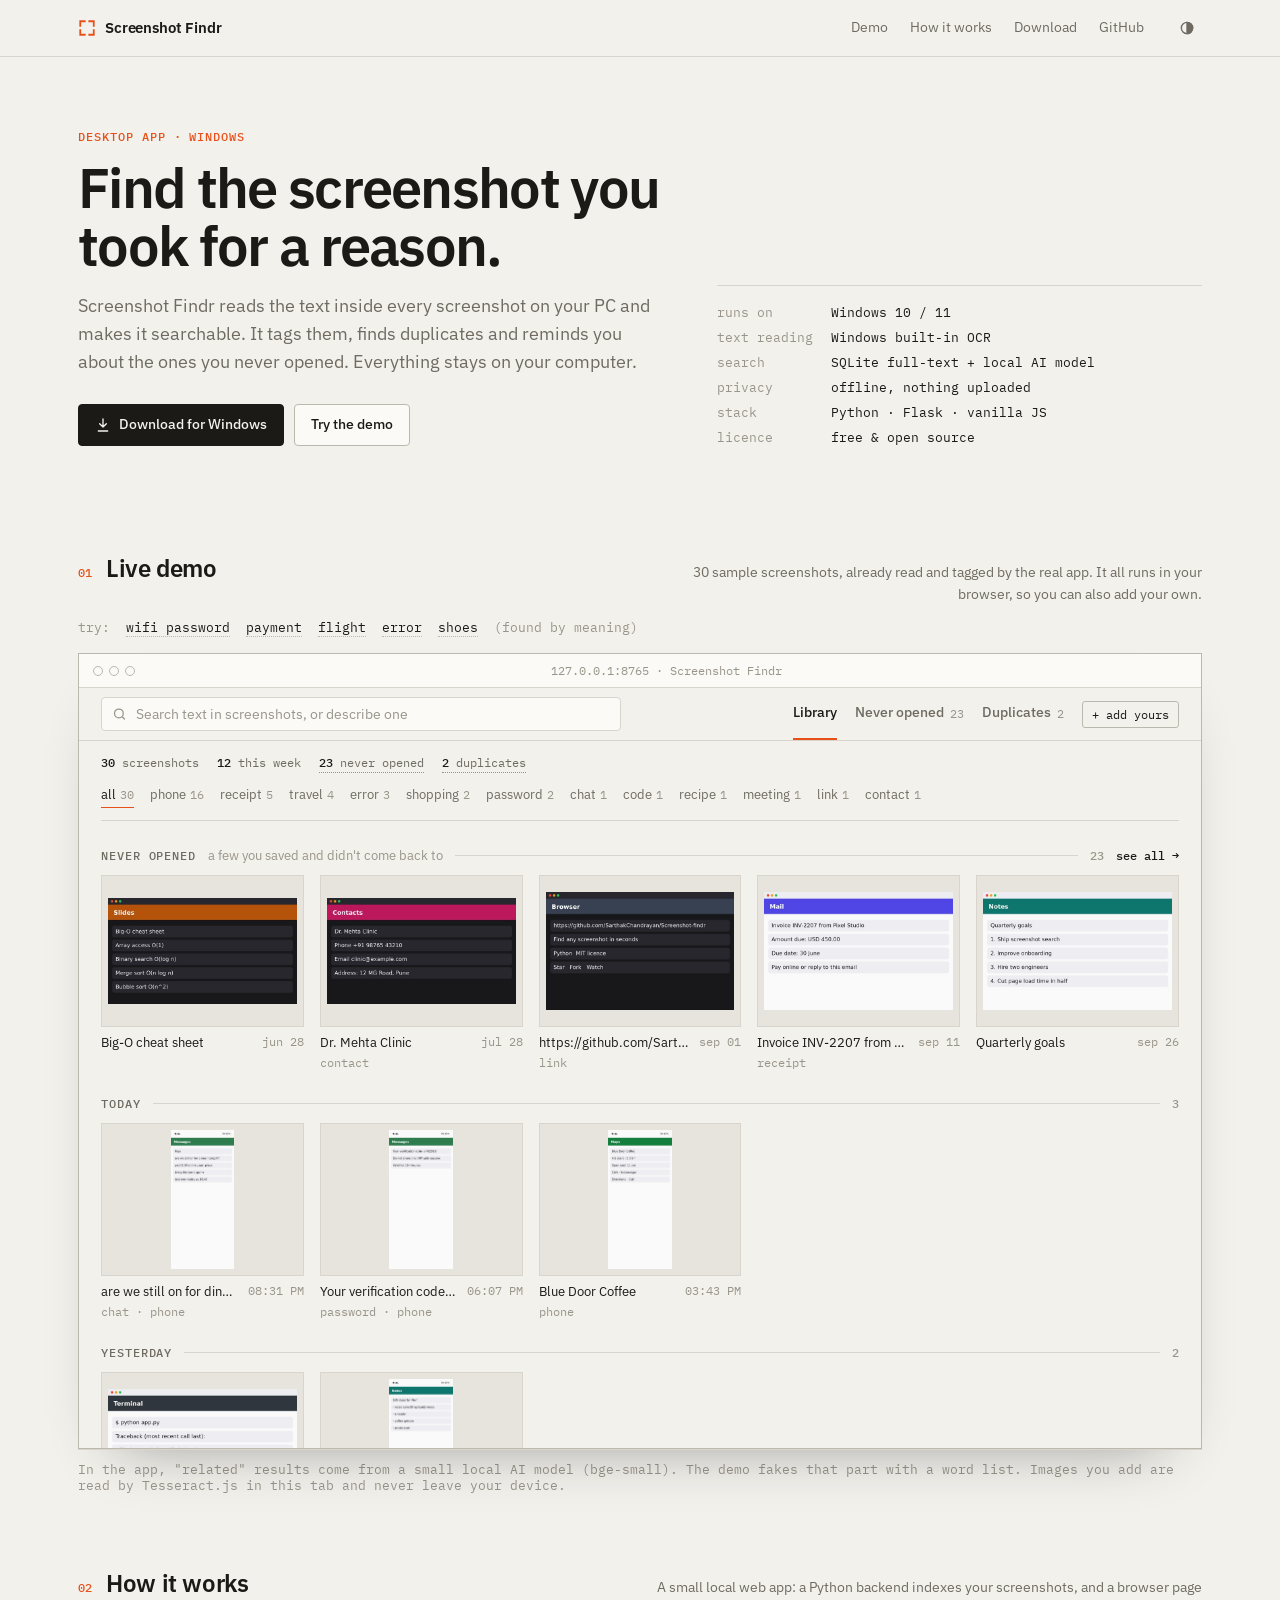
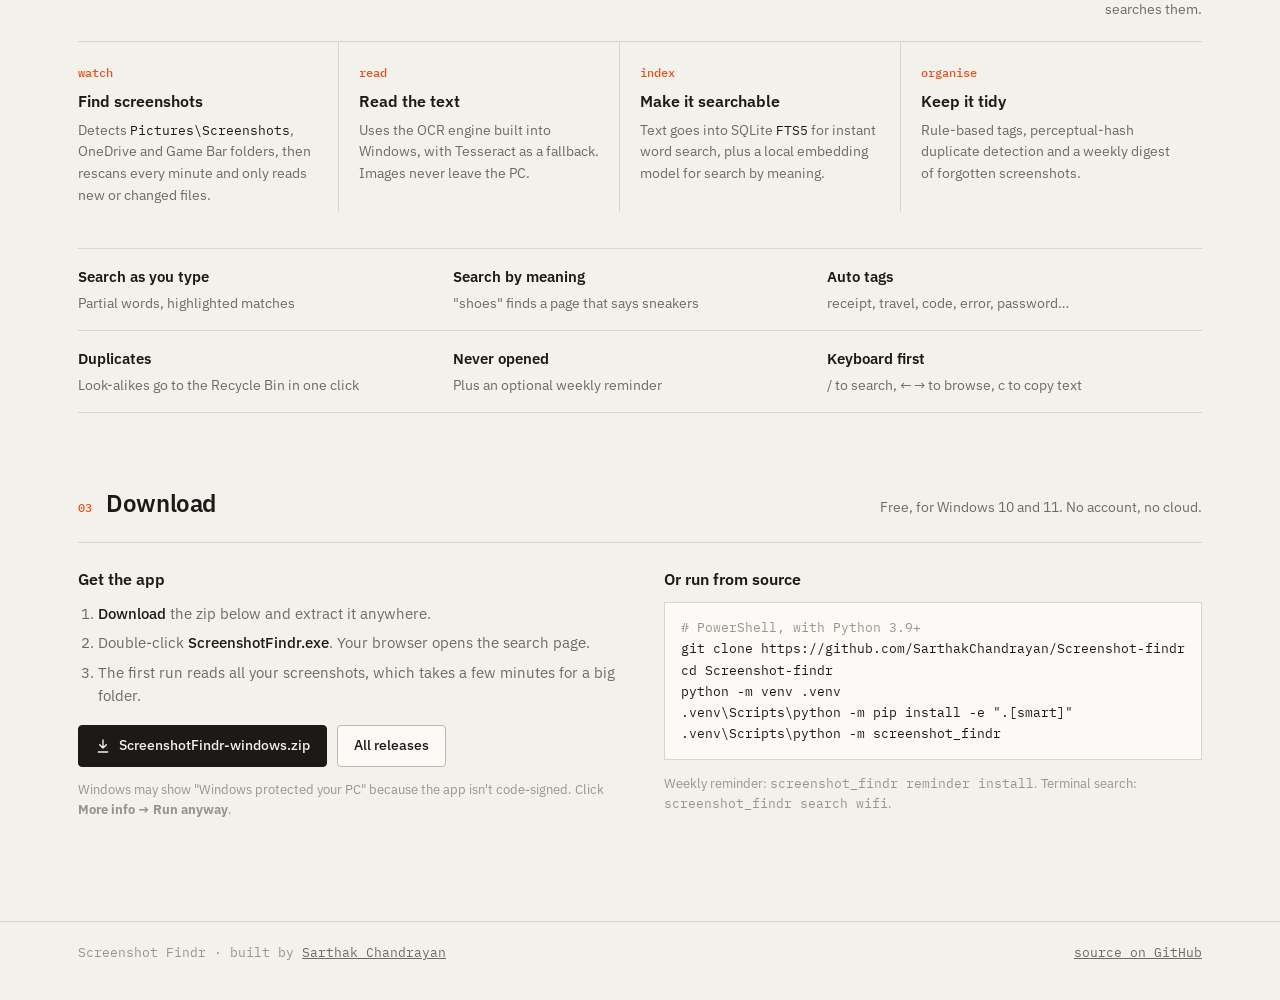
==== site/index.html @ c865392e "Add portfolio website with browser demo, and a Windows .exe build Website (site/, static, GitHub Pag" ====
<!doctype html>
<html lang="en">
<head>
<meta charset="utf-8">
<meta name="viewport" content="width=device-width, initial-scale=1">
<title>Screenshot Findr</title>
<meta name="description" content="Search the text inside every screenshot you've taken. A local, private Windows app, with a live demo that runs in your browser.">
<meta property="og:title" content="Screenshot Findr">
<meta property="og:description" content="Search the text inside every screenshot you've taken. Live demo in the browser; download for Windows.">
<link rel="icon" href="data:image/svg+xml,<svg xmlns=%22http://www.w3.org/2000/svg%22 viewBox=%220 0 32 32%22><rect width=%2232%22 height=%2232%22 rx=%226%22 fill=%22%23111%22/><path d=%22M8 13V8h5M19 8h5v5M24 19v5h-5M13 24H8v-5%22 stroke=%22%23ff5a1f%22 stroke-width=%223%22 fill=%22none%22/></svg>">
<link rel="preconnect" href="https://fonts.googleapis.com">
<link rel="preconnect" href="https://fonts.gstatic.com" crossorigin>
<link href="https://fonts.googleapis.com/css2?family=IBM+Plex+Mono:wght@400;500&family=IBM+Plex+Sans:wght@400;500;600&display=swap" rel="stylesheet">
<script>try { const t = localStorage.getItem("sf-theme"); if (t) document.documentElement.dataset.theme = t; } catch (e) {}</script>
<link rel="stylesheet" href="style.css">
</head>
<body>

<header class="site-bar">
  <div class="wrap">
    <a class="wordmark" href="#top">
      <svg viewBox="0 0 24 24" fill="none" stroke="currentColor" stroke-width="2.4" stroke-linecap="square"><path d="M3 9V3h6M15 3h6v6M21 15v6h-6M9 21H3v-6"/></svg>
      Screenshot Findr
    </a>
    <nav class="site-nav">
      <a href="#demo" class="keep">Demo</a>
      <a href="#how">How it works</a>
      <a href="#download" class="keep">Download</a>
      <a href="https://github.com/SarthakChandrayan/Screenshot-findr">GitHub</a>
    </nav>
    <button class="theme-btn" id="theme" title="Theme"></button>
  </div>
</header>

<main id="top">
  <section class="wrap intro">
    <div>
      <p class="eyebrow">Desktop app · Windows</p>
      <h1>Find the screenshot you took for a reason.</h1>
      <p class="lead">Screenshot Findr reads the text inside every screenshot on your PC and makes it searchable. It tags them, finds duplicates and reminds you about the ones you never opened. Everything stays on your computer.</p>
      <div class="cta">
        <a class="btn primary" href="#download">
          <svg viewBox="0 0 24 24" fill="none" stroke="currentColor" stroke-width="2" stroke-linecap="round" stroke-linejoin="round"><path d="M12 3v12M7 10l5 5 5-5M5 21h14"/></svg>
          Download for Windows
        </a>
        <a class="btn" href="#demo">Try the demo</a>
      </div>
    </div>
    <dl class="facts">
      <dt>runs on</dt><dd>Windows 10 / 11</dd>
      <dt>text reading</dt><dd>Windows built-in OCR</dd>
      <dt>search</dt><dd>SQLite full-text + local AI model</dd>
      <dt>privacy</dt><dd>offline, nothing uploaded</dd>
      <dt>stack</dt><dd>Python · Flask · vanilla JS</dd>
      <dt>licence</dt><dd>free &amp; open source</dd>
    </dl>
  </section>

  <section class="wrap section" id="demo">
    <div class="section-head">
      <span class="num">01</span><h2>Live demo</h2>
      <p>30 sample screenshots, already read and tagged by the real app. It all runs in your browser, so you can also add your own.</p>
    </div>
    <div class="try">try:
      <button data-q="wifi password">wifi password</button>
      <button data-q="payment">payment</button>
      <button data-q="flight">flight</button>
      <button data-q="error">error</button>
      <button data-q="shoes">shoes</button><span>(found by meaning)</span>
    </div>

    <div class="window">
      <div class="win-title"><span class="dots"><i></i><i></i><i></i></span><span class="addr">127.0.0.1:8765 · Screenshot Findr</span></div>
      <div class="app" id="app">
        <div class="bar">
          <div class="bar-inner">
            <div class="search">
              <svg class="glass" viewBox="0 0 24 24" fill="none" stroke="currentColor" stroke-width="2" stroke-linecap="round"><circle cx="11" cy="11" r="7"/><path d="m20 20-3.5-3.5"/></svg>
              <input id="q" type="search" autocomplete="off" spellcheck="false" placeholder="Search text in screenshots, or describe one" aria-label="Search the demo screenshots">
              <button class="clear" id="clear" hidden>esc</button>
            </div>
            <nav class="views" aria-label="Demo views">
              <button data-view="library" class="on">Library</button>
              <button data-view="forgotten">Never opened<span class="n" id="nav-forgotten"></span></button>
              <button data-view="dupes">Duplicates<span class="n" id="nav-dupes"></span></button>
            </nav>
            <button class="add-btn" id="add" title="Read your own screenshots in this browser. Nothing is uploaded.">+ add yours</button>
            <input type="file" id="file" accept="image/*" multiple hidden>
          </div>
        </div>
        <div class="app-body">
          <div id="view-library">
            <div class="status" id="status"></div>
            <div class="filters" id="filters"></div>
            <div id="results"></div>
          </div>
          <div id="view-forgotten" hidden>
            <div class="page-title"><div><h3>Never opened</h3><p>Screenshots older than a few days that you haven't looked at since. Opening one here takes it off the list.</p></div></div>
            <div id="forgotten"></div>
          </div>
          <div id="view-dupes" hidden>
            <div class="page-title"><div><h3>Duplicates</h3><p id="dupes-sub"></p></div></div>
            <div id="dupes"></div>
          </div>
        </div>
      </div>
    </div>
    <p class="demo-note">In the app, "related" results come from a small local AI model (bge-small). The demo fakes that part with a word list. Images you add are read by Tesseract.js in this tab and never leave your device.</p>
  </section>

  <section class="wrap section" id="how">
    <div class="section-head">
      <span class="num">02</span><h2>How it works</h2>
      <p>A small local web app: a Python backend indexes your screenshots, and a browser page searches them.</p>
    </div>
    <ol class="steps">
      <li><span class="k">watch</span><h3>Find screenshots</h3><p>Detects <code>Pictures\Screenshots</code>, OneDrive and Game Bar folders, then rescans every minute and only reads new or changed files.</p></li>
      <li><span class="k">read</span><h3>Read the text</h3><p>Uses the OCR engine built into Windows, with Tesseract as a fallback. Images never leave the PC.</p></li>
      <li><span class="k">index</span><h3>Make it searchable</h3><p>Text goes into SQLite <code>FTS5</code> for instant word search, plus a local embedding model for search by meaning.</p></li>
      <li><span class="k">organise</span><h3>Keep it tidy</h3><p>Rule-based tags, perceptual-hash duplicate detection and a weekly digest of forgotten screenshots.</p></li>
    </ol>
    <div class="features">
      <div><b>Search as you type</b><span>Partial words, highlighted matches</span></div>
      <div><b>Search by meaning</b><span>"shoes" finds a page that says sneakers</span></div>
      <div><b>Auto tags</b><span>receipt, travel, code, error, password…</span></div>
      <div><b>Duplicates</b><span>Look-alikes go to the Recycle Bin in one click</span></div>
      <div><b>Never opened</b><span>Plus an optional weekly reminder</span></div>
      <div><b>Keyboard first</b><span>/ to search, ← → to browse, c to copy text</span></div>
    </div>
  </section>

  <section class="wrap section" id="download">
    <div class="section-head">
      <span class="num">03</span><h2>Download</h2>
      <p>Free, for Windows 10 and 11. No account, no cloud.</p>
    </div>
    <div class="download">
      <div>
        <h3>Get the app</h3>
        <ol>
          <li><b>Download</b> the zip below and extract it anywhere.</li>
          <li>Double-click <b>ScreenshotFindr.exe</b>. Your browser opens the search page.</li>
          <li>The first run reads all your screenshots, which takes a few minutes for a big folder.</li>
        </ol>
        <div class="cta">
          <a class="btn primary" href="https://github.com/SarthakChandrayan/Screenshot-findr/releases/latest/download/ScreenshotFindr-windows.zip">
            <svg viewBox="0 0 24 24" fill="none" stroke="currentColor" stroke-width="2" stroke-linecap="round" stroke-linejoin="round"><path d="M12 3v12M7 10l5 5 5-5M5 21h14"/></svg>
            ScreenshotFindr-windows.zip
          </a>
          <a class="btn" href="https://github.com/SarthakChandrayan/Screenshot-findr/releases">All releases</a>
        </div>
        <p class="small">Windows may show "Windows protected your PC" because the app isn't code-signed. Click <b>More info → Run anyway</b>.</p>
      </div>
      <div>
        <h3>Or run from source</h3>
<pre class="code"><span class="c"># PowerShell, with Python 3.9+</span>
git clone https://github.com/SarthakChandrayan/Screenshot-findr
cd Screenshot-findr
python -m venv .venv
.venv\Scripts\python -m pip install -e ".[smart]"
.venv\Scripts\python -m screenshot_findr</pre>
        <p class="small">Weekly reminder: <code>screenshot_findr reminder install</code>. Terminal search: <code>screenshot_findr search wifi</code>.</p>
      </div>
    </div>
  </section>
</main>

<footer>
  <div class="wrap">
    <span>Screenshot Findr · built by <a href="https://github.com/SarthakChandrayan">Sarthak Chandrayan</a></span>
    <span><a href="https://github.com/SarthakChandrayan/Screenshot-findr">source on GitHub</a></span>
  </div>
</footer>

<div class="viewer" id="viewer" hidden role="dialog" aria-modal="true" aria-label="Screenshot">
  <div class="stage" id="stage">
    <span class="counter" id="v-counter"></span>
    <button class="navbtn prev" id="v-prev" title="Previous (←)"><svg viewBox="0 0 24 24" fill="none" stroke="currentColor" stroke-width="1.8"><path d="m15 18-6-6 6-6"/></svg></button>
    <img id="v-img" alt="">
    <button class="navbtn next" id="v-next" title="Next (→)"><svg viewBox="0 0 24 24" fill="none" stroke="currentColor" stroke-width="1.8"><path d="m9 18 6-6-6-6"/></svg></button>
  </div>
  <aside class="side">
    <div class="side-head"><h2 id="v-name"></h2><button class="x" id="v-close">esc ✕</button></div>
    <dl class="meta" id="v-meta"></dl>
    <div class="actions">
      <button id="v-open">open full size</button>
      <button id="v-copy">copy text</button>
      <button class="del" id="v-delete">delete</button>
    </div>
    <div class="ocr"><h3>Text in image</h3><pre id="v-text"></pre></div>
    <div class="keys"><span>← → browse</span><span>c copy</span><span>esc close</span></div>
  </aside>
</div>

<div class="toast hide" id="toast"></div>
<script src="app.js"></script>
</body>
</html>
---- site/style.css ----
:root {
  --bg: #f3f1ec; --surface: #fbfaf7; --cell: #e7e4dd; --rule: #d9d5cc; --rule-strong: #bdb8ad;
  --text: #1b1a17; --muted: #6f6b62; --faint: #9a958a;
  --accent: #e8501a; --accent-ink: #fff; --mark: rgba(232,80,26,.16);
  --sans: "IBM Plex Sans", "Segoe UI", system-ui, sans-serif;
  --mono: "IBM Plex Mono", "Cascadia Mono", Consolas, ui-monospace, monospace;
  --cell-w: 190px;
  color-scheme: light;
}
@media (prefers-color-scheme: dark) {
  :root:not([data-theme="light"]) {
    --bg: #121211; --surface: #181816; --cell: #1f1f1d; --rule: #2b2a27; --rule-strong: #3d3c38;
    --text: #e9e6df; --muted: #9a968c; --faint: #6c6961;
    --accent: #ff5a1f; --accent-ink: #120b07; --mark: rgba(255,90,31,.22);
    color-scheme: dark;
  }
}
:root[data-theme="dark"] {
  --bg: #121211; --surface: #181816; --cell: #1f1f1d; --rule: #2b2a27; --rule-strong: #3d3c38;
  --text: #e9e6df; --muted: #9a968c; --faint: #6c6961;
  --accent: #ff5a1f; --accent-ink: #120b07; --mark: rgba(255,90,31,.22);
  color-scheme: dark;
}

* { box-sizing: border-box; }
[hidden] { display: none !important; }
html { scroll-behavior: smooth; }
html, body { margin: 0; overflow-x: clip; }
body { font: 15px/1.55 var(--sans); background: var(--bg); color: var(--text); -webkit-font-smoothing: antialiased; }
body.locked { overflow: hidden; }
a { color: inherit; }
button { font: inherit; color: inherit; background: none; border: 0; padding: 0; cursor: pointer; }
:focus-visible { outline: 2px solid var(--accent); outline-offset: 2px; }
mark { background: var(--mark); color: inherit; box-shadow: inset 0 -1.5px 0 var(--accent); }
code, pre, .mono { font-family: var(--mono); }
.wrap { max-width: 1180px; margin: 0 auto; padding-inline: 28px; }

/* ---------- site header ---------- */
.site-bar { position: sticky; top: 0; z-index: 30; background: var(--bg); border-bottom: 1px solid var(--rule); }
.site-bar .wrap { display: flex; align-items: center; gap: 28px; height: 56px; }
.wordmark { display: flex; align-items: center; gap: 9px; font-weight: 600; font-size: 15px; letter-spacing: -.01em; white-space: nowrap; text-decoration: none; }
.wordmark svg { width: 18px; height: 18px; color: var(--accent); }
.site-nav { display: flex; gap: 22px; margin-left: auto; font-size: 14px; }
.site-nav a { text-decoration: none; color: var(--muted); }
.site-nav a:hover { color: var(--text); }
.theme-btn { width: 30px; height: 30px; display: grid; place-items: center; color: var(--muted); border-radius: 4px; }
.theme-btn:hover { color: var(--text); background: var(--cell); }
.theme-btn svg { width: 16px; height: 16px; }

/* ---------- intro ---------- */
.intro { padding-block: 72px 40px; display: grid; grid-template-columns: 1.2fr 1fr; gap: 56px; align-items: end; }
.eyebrow { font: 500 12px var(--mono); letter-spacing: .08em; text-transform: uppercase; color: var(--accent); margin: 0 0 14px; }
.intro h1 { font-size: clamp(34px, 5vw, 56px); line-height: 1.04; letter-spacing: -.03em; font-weight: 600; margin: 0 0 18px; }
.intro .lead { font-size: 18px; color: var(--muted); margin: 0 0 28px; max-width: 34em; }
.cta { display: flex; flex-wrap: wrap; gap: 10px; align-items: center; }
.btn { display: inline-flex; align-items: center; gap: 8px; font-size: 14px; font-weight: 500; border: 1px solid var(--rule-strong); background: var(--surface); padding: 9px 16px; border-radius: 4px; text-decoration: none; white-space: nowrap; }
.btn:hover { border-color: var(--text); }
.btn svg { width: 16px; height: 16px; }
.btn.primary { background: var(--text); color: var(--bg); border-color: var(--text); }
.btn.primary:hover { background: var(--accent); border-color: var(--accent); color: var(--accent-ink); }
.btn.small { padding: 6px 12px; font-size: 13px; }
.facts { margin: 0; display: grid; grid-template-columns: auto 1fr; gap: 8px 18px; font: 13px var(--mono); border-top: 1px solid var(--rule); padding-top: 18px; }
.facts dt { color: var(--faint); }
.facts dd { margin: 0; }

/* ---------- section scaffolding ---------- */
.section { padding-block: 64px 8px; }
.section-head { display: flex; align-items: baseline; gap: 14px; margin-bottom: 20px; }
.section-head .num { font: 500 12px var(--mono); color: var(--accent); }
.section-head h2 { margin: 0; font-size: 24px; font-weight: 600; letter-spacing: -.015em; }
.section-head p { margin: 0 0 0 auto; color: var(--muted); font-size: 14px; max-width: 40em; text-align: right; }

/* ---------- demo window ---------- */
.try { display: flex; flex-wrap: wrap; gap: 6px 16px; margin: -6px 0 16px; font: 13px var(--mono); color: var(--faint); align-items: baseline; }
.try button { color: var(--text); border-bottom: 1px dotted var(--rule-strong); }
.try button:hover { color: var(--accent); border-bottom-color: var(--accent); }
.window { border: 1px solid var(--rule-strong); background: var(--bg); box-shadow: 0 1px 0 var(--rule), 0 30px 60px -40px rgba(0,0,0,.45); position: relative; }
.win-title { display: flex; align-items: center; gap: 10px; height: 34px; padding: 0 14px; border-bottom: 1px solid var(--rule); background: var(--surface); font: 12px var(--mono); color: var(--faint); }
.win-title .dots { display: flex; gap: 6px; }
.win-title .dots i { width: 10px; height: 10px; border-radius: 50%; border: 1px solid var(--rule-strong); }
.win-title .addr { margin: 0 auto; }
.app { height: 760px; overflow: auto; position: relative; overscroll-behavior: contain; }
.app.dragging::after { content: "Drop screenshots to read them in your browser"; position: absolute; inset: 0; display: grid; place-items: center; font: 500 14px var(--mono); background: color-mix(in srgb, var(--bg) 88%, transparent); border: 2px dashed var(--accent); z-index: 40; }

.bar { position: sticky; top: 0; z-index: 20; background: var(--bg); border-bottom: 1px solid var(--rule); }
.bar-inner { display: flex; align-items: center; gap: 18px; height: 52px; padding: 0 22px; }
.search { position: relative; flex: 1; max-width: 520px; }
.search input { width: 100%; height: 34px; font: 14px var(--sans); color: var(--text); background: var(--surface); border: 1px solid var(--rule); border-radius: 4px; padding: 0 56px 0 34px; outline: none; }
.search input::placeholder { color: var(--faint); }
.search input:focus { border-color: var(--text); }
input[type="search"]::-webkit-search-cancel-button { -webkit-appearance: none; appearance: none; }
.search .glass { position: absolute; left: 11px; top: 50%; transform: translateY(-50%); width: 15px; height: 15px; color: var(--faint); }
.search .clear { position: absolute; right: 8px; top: 50%; transform: translateY(-50%); font: 12px var(--mono); color: var(--muted); }
nav.views { display: flex; gap: 18px; height: 52px; margin-left: auto; }
nav.views button { height: 100%; display: flex; align-items: center; gap: 6px; color: var(--muted); border-bottom: 2px solid transparent; margin-bottom: -1px; font-size: 14px; font-weight: 500; white-space: nowrap; }
nav.views button:hover { color: var(--text); }
nav.views button.on { color: var(--text); border-bottom-color: var(--accent); }
nav.views .n { font: 12px var(--mono); color: var(--faint); }
.add-btn { font: 12px var(--mono); border: 1px solid var(--rule-strong); padding: 5px 9px; border-radius: 3px; white-space: nowrap; }
.add-btn:hover { border-color: var(--accent); color: var(--accent); }

.app-body { padding: 0 22px 40px; }
.status { display: flex; flex-wrap: wrap; gap: 6px 18px; padding: 14px 0 0; font: 12px var(--mono); color: var(--muted); min-height: 32px; }
.status b { color: var(--text); font-weight: 500; }
.status a { text-decoration: none; border-bottom: 1px dotted var(--faint); cursor: pointer; }
.status a:hover { color: var(--text); }
.status .live { color: var(--accent); }
.filters { display: flex; flex-wrap: wrap; gap: 4px 16px; padding: 10px 0 12px; border-bottom: 1px solid var(--rule); }
.filter { font-size: 13px; color: var(--muted); padding: 2px 0; border-bottom: 1.5px solid transparent; }
.filter:hover { color: var(--text); }
.filter.on { color: var(--text); border-bottom-color: var(--accent); }
.filter .n { font: 11.5px var(--mono); color: var(--faint); margin-left: 4px; }

.sec { margin-top: 26px; }
.rule { display: flex; align-items: center; gap: 12px; margin-bottom: 12px; font: 500 11.5px var(--mono); letter-spacing: .08em; text-transform: uppercase; color: var(--muted); }
.rule::after { content: ""; flex: 1; height: 1px; background: var(--rule); order: 1; }
.rule .count { order: 2; color: var(--faint); letter-spacing: 0; }
.rule .note { text-transform: none; letter-spacing: 0; color: var(--faint); font-family: var(--sans); font-weight: 400; font-size: 12.5px; }
.rule .more { order: 3; text-transform: none; letter-spacing: 0; color: var(--text); font-family: var(--mono); font-size: 12px; }
.rule .more:hover { color: var(--accent); }
.grid { display: grid; grid-template-columns: repeat(auto-fill, minmax(var(--cell-w), 1fr)); gap: 20px 16px; }
.shot { display: flex; flex-direction: column; gap: 7px; cursor: zoom-in; min-width: 0; }
.frame { position: relative; aspect-ratio: 4 / 3; background: var(--cell); border: 1px solid var(--rule); overflow: hidden; transition: border-color .12s; }
.frame img { position: absolute; inset: 6px; width: calc(100% - 12px); height: calc(100% - 12px); object-fit: contain; opacity: 0; transition: opacity .25s; }
.frame img.ok { opacity: 1; }
.shot:hover .frame, .shot:focus-visible .frame { border-color: var(--text); }
.shot:focus-visible { outline: none; }
.corner { position: absolute; top: 6px; left: 6px; z-index: 1; font: 500 10.5px var(--mono); letter-spacing: .04em; text-transform: uppercase; background: var(--accent); color: var(--accent-ink); padding: 2px 5px; }
.corner.keep, .corner.yours { background: var(--text); color: var(--bg); }
.cap { display: flex; justify-content: space-between; gap: 10px; font: 12px var(--mono); }
.cap .name { white-space: nowrap; overflow: hidden; text-overflow: ellipsis; font-family: var(--sans); font-size: 13px; }
.cap .when { color: var(--faint); white-space: nowrap; }
.snip { font-size: 12.5px; color: var(--muted); display: -webkit-box; -webkit-line-clamp: 2; -webkit-box-orient: vertical; overflow: hidden; word-break: break-word; margin-top: -2px; }
.tagline { font: 11.5px var(--mono); color: var(--faint); margin-top: -3px; white-space: nowrap; overflow: hidden; text-overflow: ellipsis; }
.empty { padding: 70px 0; text-align: center; color: var(--muted); }
.empty h3 { font-weight: 500; color: var(--text); margin: 0 0 6px; font-size: 16px; }
.page-title { display: flex; align-items: flex-end; justify-content: space-between; gap: 20px; flex-wrap: wrap; padding: 24px 0 0; }
.page-title h3 { font-size: 19px; font-weight: 600; margin: 0; letter-spacing: -.01em; }
.page-title p { margin: 4px 0 0; color: var(--muted); font-size: 14px; max-width: 600px; }
.group { margin-top: 26px; }
.group .grid { grid-template-columns: repeat(auto-fill, minmax(170px, 200px)); }
.demo-note { margin: 12px 0 0; font: 12.5px var(--mono); color: var(--faint); }

/* ---------- how it works ---------- */
.steps { list-style: none; margin: 0; padding: 0; display: grid; grid-template-columns: repeat(4, 1fr); border-top: 1px solid var(--rule); }
.steps li { padding: 18px 20px 6px 0; border-right: 1px solid var(--rule); margin-right: 20px; }
.steps li:last-child { border-right: 0; margin-right: 0; }
.steps .k { font: 500 12px var(--mono); color: var(--accent); }
.steps h3 { margin: 6px 0 6px; font-size: 16px; font-weight: 600; }
.steps p { margin: 0; color: var(--muted); font-size: 14px; }
.steps code { font-size: 12.5px; color: var(--text); }
.features { display: grid; grid-template-columns: repeat(3, 1fr); gap: 0; margin-top: 36px; border-top: 1px solid var(--rule); }
.features div { padding: 16px 20px 16px 0; border-bottom: 1px solid var(--rule); }
.features b { font-weight: 600; display: block; margin-bottom: 2px; }
.features span { color: var(--muted); font-size: 14px; }

/* ---------- download ---------- */
.download { display: grid; grid-template-columns: 1fr 1fr; gap: 48px; border-top: 1px solid var(--rule); padding-top: 24px; }
.download h3 { margin: 0 0 10px; font-size: 16px; font-weight: 600; }
.download ol { margin: 0 0 18px; padding-left: 20px; color: var(--muted); }
.download li { margin-bottom: 6px; }
.download li b { color: var(--text); font-weight: 500; }
.download .small { font-size: 13px; color: var(--faint); }
pre.code { background: var(--surface); border: 1px solid var(--rule); padding: 14px 16px; font-size: 12.5px; line-height: 1.7; overflow-x: auto; margin: 0 0 14px; }
pre.code .c { color: var(--faint); }

footer { margin-top: 80px; border-top: 1px solid var(--rule); padding: 22px 0 40px; font: 12.5px var(--mono); color: var(--faint); }
footer .wrap { display: flex; flex-wrap: wrap; gap: 8px 24px; justify-content: space-between; }
footer a { color: var(--muted); }

/* ---------- viewer ---------- */
.viewer { position: fixed; inset: 0; z-index: 60; display: grid; grid-template-columns: 1fr 360px; background: #0d0d0c; color: #e9e6df; }
.stage { position: relative; display: grid; place-items: center; overflow: auto; padding: 40px 64px; min-height: 0; }
.stage img { max-width: 100%; max-height: calc(100vh - 80px); display: block; cursor: zoom-in; box-shadow: 0 0 0 1px #2b2a27; }
.stage.zoom { place-items: start center; }
.stage.zoom img { max-width: none; max-height: none; cursor: zoom-out; }
.navbtn { position: fixed; top: 50%; transform: translateY(-50%); width: 40px; height: 64px; display: grid; place-items: center; color: #9a968c; z-index: 2; }
.navbtn:hover { color: #fff; }
.navbtn:disabled { opacity: .2; cursor: default; }
.navbtn svg { width: 22px; height: 22px; }
.prev { left: 10px; } .next { right: 370px; }
.counter { position: fixed; left: 20px; top: 14px; font: 12px var(--mono); color: #6c6961; }
.side { background: #151514; border-left: 1px solid #2b2a27; display: flex; flex-direction: column; min-height: 0; }
.side-head { display: flex; justify-content: space-between; align-items: flex-start; gap: 12px; padding: 18px 20px 14px; border-bottom: 1px solid #2b2a27; }
.side-head h2 { margin: 0; font: 500 14px/1.4 var(--sans); word-break: break-word; }
.x { color: #9a968c; font: 12px var(--mono); white-space: nowrap; }
.x:hover { color: #fff; }
.meta { display: grid; grid-template-columns: 70px 1fr; gap: 6px 10px; padding: 14px 20px; margin: 0; border-bottom: 1px solid #2b2a27; font: 12px var(--mono); }
.meta dt { color: #6c6961; }
.meta dd { margin: 0; color: #cfcbc2; word-break: break-word; }
.actions { display: flex; flex-wrap: wrap; gap: 6px; padding: 14px 20px; border-bottom: 1px solid #2b2a27; }
.actions button { font: 12px var(--mono); border: 1px solid #3d3c38; padding: 5px 9px; border-radius: 3px; color: #e9e6df; }
.actions button:hover { border-color: #e9e6df; }
.actions .del { color: #ff7a4a; border-color: #4a2a1d; }
.actions .del:hover { border-color: #ff7a4a; }
.ocr { padding: 14px 20px; overflow: auto; flex: 1; }
.ocr h3 { font: 500 11px var(--mono); letter-spacing: .08em; text-transform: uppercase; color: #6c6961; margin: 0 0 10px; }
.ocr pre { margin: 0; white-space: pre-wrap; word-break: break-word; font: 12.5px/1.65 var(--mono); color: #cfcbc2; }
.ocr mark { background: rgba(255,90,31,.25); box-shadow: inset 0 -1.5px 0 #ff5a1f; }
.keys { padding: 10px 20px; border-top: 1px solid #2b2a27; font: 11.5px var(--mono); color: #6c6961; display: flex; gap: 14px; flex-wrap: wrap; }

.toast { position: fixed; left: 24px; bottom: 24px; z-index: 80; font: 12.5px var(--mono); background: var(--text); color: var(--bg); padding: 9px 14px; border-radius: 3px; transition: opacity .2s, transform .2s; max-width: calc(100vw - 48px); }
.toast.hide { opacity: 0; transform: translateY(6px); pointer-events: none; }

@media (max-width: 1000px) {
  .intro { grid-template-columns: 1fr; gap: 32px; padding-block-start: 48px; }
  .steps { grid-template-columns: 1fr 1fr; }
  .steps li:nth-child(2) { border-right: 0; margin-right: 0; }
  .features { grid-template-columns: 1fr 1fr; }
  .download { grid-template-columns: 1fr; gap: 28px; }
  .section-head { flex-wrap: wrap; }
  .section-head p { margin: 0; text-align: left; flex-basis: 100%; }
  .viewer { grid-template-columns: 1fr; grid-template-rows: 1fr 42vh; }
  .side { border-left: 0; border-top: 1px solid #2b2a27; }
  .next { right: 10px; }
  .navbtn { top: 29vh; }
  .stage img { max-height: calc(58vh - 80px); }
  .keys { display: none; }
}
@media (max-width: 720px) {
  .wrap { padding-inline: 16px; }
  .site-nav a:not(.keep) { display: none; }
  .app { height: 640px; }
  .bar-inner { flex-wrap: wrap; height: auto; padding: 10px 14px 0; gap: 10px; }
  .search { order: 3; flex-basis: 100%; max-width: none; margin-bottom: 10px; }
  nav.views { height: 34px; margin-left: 0; }
  .app-body { padding: 0 14px 30px; }
  .grid { grid-template-columns: repeat(2, minmax(0, 1fr)); gap: 16px 12px; }
  .steps, .features { grid-template-columns: 1fr; }
  .steps li { border-right: 0; margin-right: 0; border-bottom: 1px solid var(--rule); padding-bottom: 16px; }
  .rule .note { display: none; }
  .win-title .addr { display: none; }
}
@media (prefers-reduced-motion: reduce) { * { transition: none !important; scroll-behavior: auto !important; } }
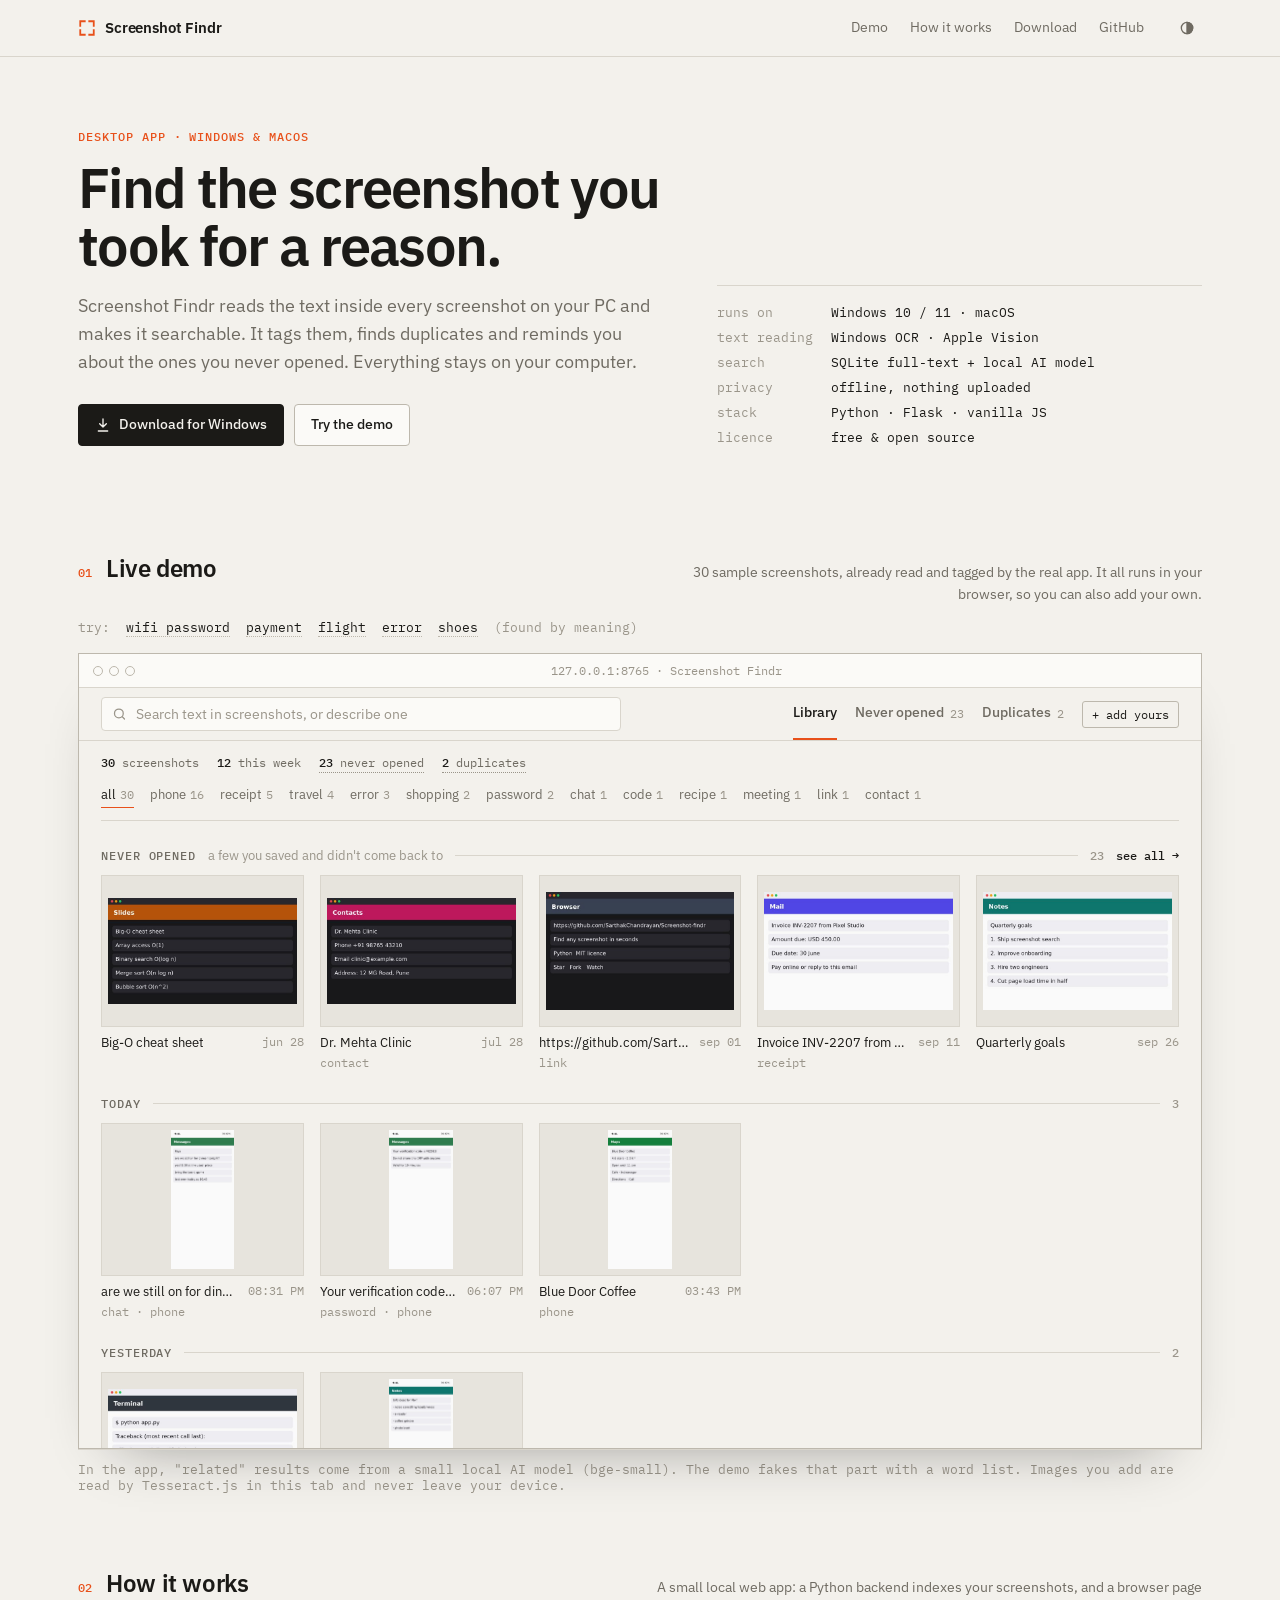
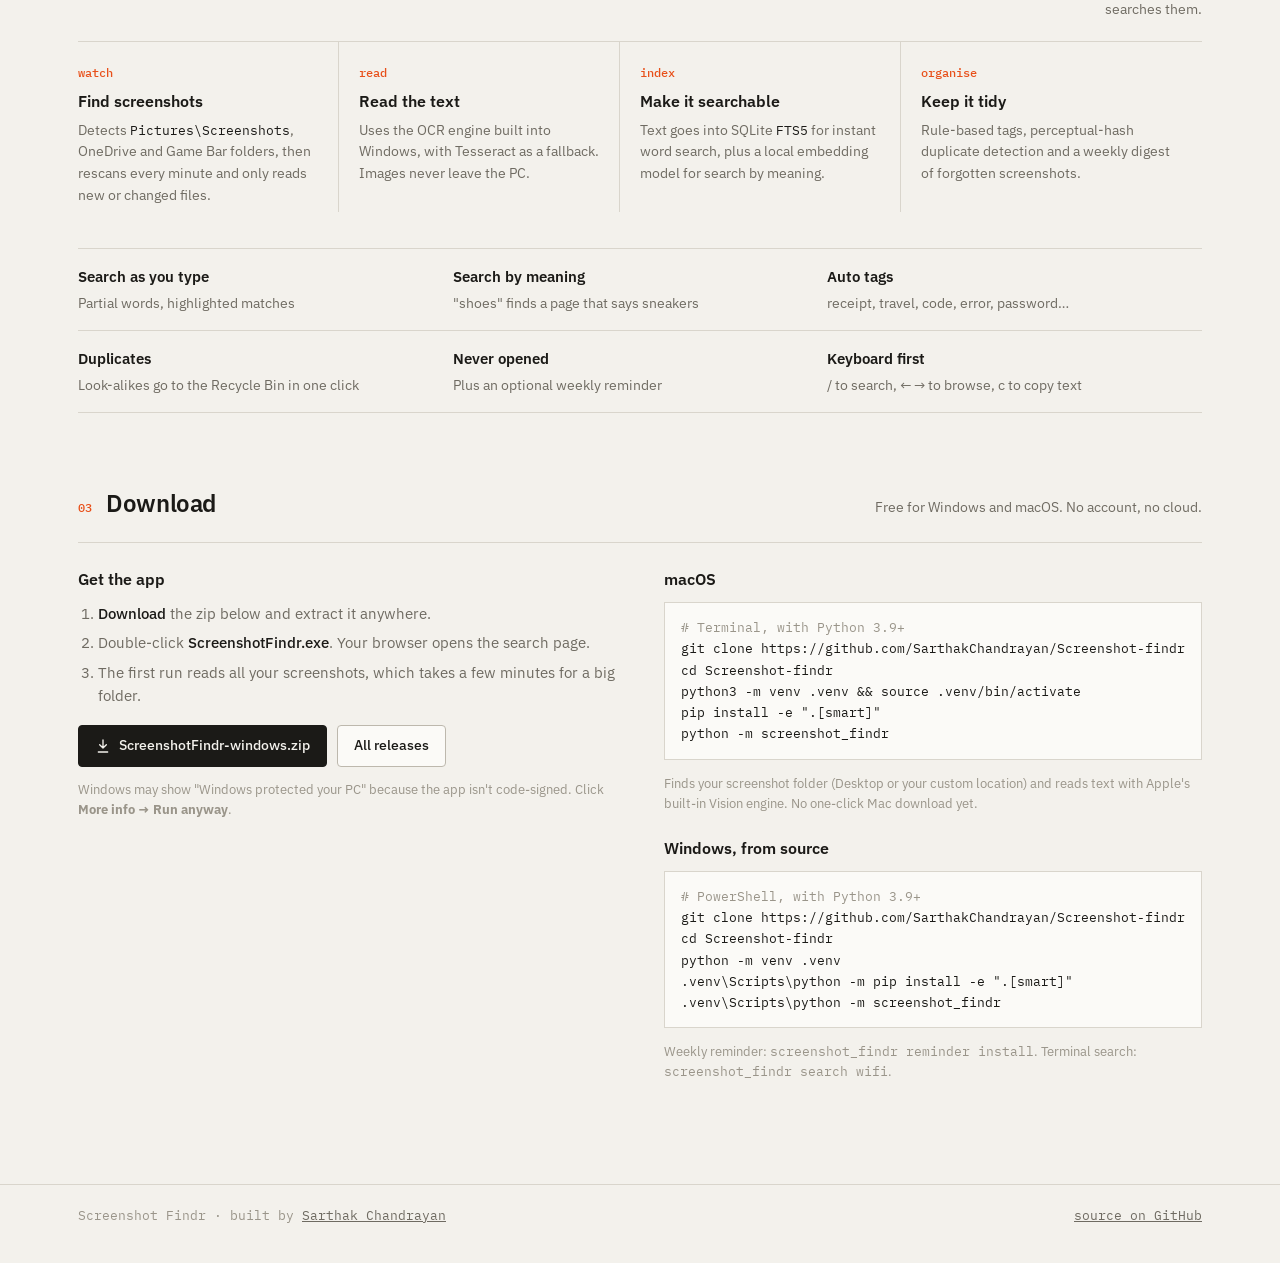
==== commit edcd0b99: "Website: add macOS instructions Co-Authored-By: Claude Opus 5.5 <noreply@anthropic.com> Claude-Sessi" ====
--- a/site/index.html
+++ b/site/index.html
@@ -35,7 +35,7 @@
 <main id="top">
   <section class="wrap intro">
     <div>
-      <p class="eyebrow">Desktop app · Windows</p>
+      <p class="eyebrow">Desktop app · Windows &amp; macOS</p>
       <h1>Find the screenshot you took for a reason.</h1>
       <p class="lead">Screenshot Findr reads the text inside every screenshot on your PC and makes it searchable. It tags them, finds duplicates and reminds you about the ones you never opened. Everything stays on your computer.</p>
       <div class="cta">
@@ -47,8 +47,8 @@
       </div>
     </div>
     <dl class="facts">
-      <dt>runs on</dt><dd>Windows 10 / 11</dd>
-      <dt>text reading</dt><dd>Windows built-in OCR</dd>
+      <dt>runs on</dt><dd>Windows 10 / 11 · macOS</dd>
+      <dt>text reading</dt><dd>Windows OCR · Apple Vision</dd>
       <dt>search</dt><dd>SQLite full-text + local AI model</dd>
       <dt>privacy</dt><dd>offline, nothing uploaded</dd>
       <dt>stack</dt><dd>Python · Flask · vanilla JS</dd>
@@ -132,7 +132,7 @@
   <section class="wrap section" id="download">
     <div class="section-head">
       <span class="num">03</span><h2>Download</h2>
-      <p>Free, for Windows 10 and 11. No account, no cloud.</p>
+      <p>Free for Windows and macOS. No account, no cloud.</p>
     </div>
     <div class="download">
       <div>
@@ -152,7 +152,15 @@
         <p class="small">Windows may show "Windows protected your PC" because the app isn't code-signed. Click <b>More info → Run anyway</b>.</p>
       </div>
       <div>
-        <h3>Or run from source</h3>
+        <h3>macOS</h3>
+<pre class="code"><span class="c"># Terminal, with Python 3.9+</span>
+git clone https://github.com/SarthakChandrayan/Screenshot-findr
+cd Screenshot-findr
+python3 -m venv .venv &amp;&amp; source .venv/bin/activate
+pip install -e ".[smart]"
+python -m screenshot_findr</pre>
+        <p class="small">Finds your screenshot folder (Desktop or your custom location) and reads text with Apple's built-in Vision engine. No one-click Mac download yet.</p>
+        <h3 style="margin-top:22px">Windows, from source</h3>
 <pre class="code"><span class="c"># PowerShell, with Python 3.9+</span>
 git clone https://github.com/SarthakChandrayan/Screenshot-findr
 cd Screenshot-findr
